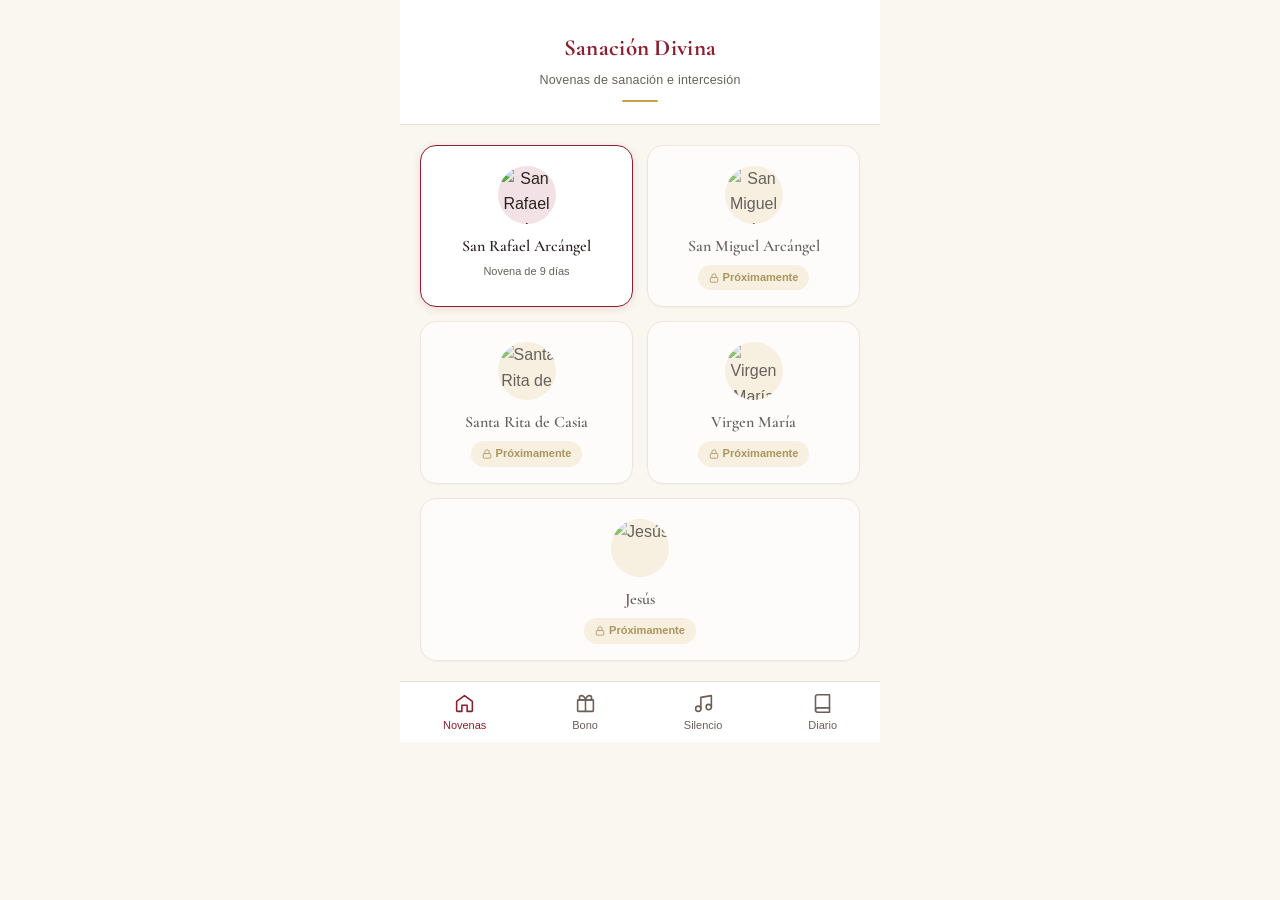
==== index.html @ 4dda4f21 "Update index.html" ====
<!DOCTYPE html>
<html lang="es">
<head>
<meta charset="UTF-8">
<meta name="viewport" content="width=device-width, initial-scale=1.0">
<title>Sanación Divina — Novenas</title>
<link rel="preconnect" href="https://fonts.googleapis.com">
<link href="https://fonts.googleapis.com/css2?family=Cormorant+Garamond:wght@600;700&display=swap" rel="stylesheet">
<link rel="stylesheet" href="css/estilos.css">
</head>
<body>

<div class="contenedor">

  <div class="encabezado" style="position:relative;">
    <div id="contenedorBotonPerfil" style="position:absolute;top:24px;right:20px;"></div>
    <div class="marca">Sanación Divina</div>
    <div class="subtitulo">Novenas de sanación e intercesión</div>
    <div class="linea-decorativa"></div>
  </div>

  <div class="grid-santos">

    <div class="tarjeta-santo activo" onclick="window.location.href='novena.html?santo=san-rafael'">
      <div class="icono-santo"><img src="https://pub-17b6dd695eac400e81cbb5a5047191fe.r2.dev/san-rafael.jpg" alt="San Rafael Arcángel" style="width:100%;height:100%;object-fit:cover;border-radius:50%;"></div>
      <div class="nombre-santo">San Rafael Arcángel</div>
      <div class="etiqueta-estado">Novena de 9 días</div>
    </div>

    <div class="tarjeta-santo proximamente" onclick="mostrarProximamente('San Miguel Arcángel')">
      <div class="icono-santo"><img src="https://pub-17b6dd695eac400e81cbb5a5047191fe.r2.dev/san-miguel.jpg" alt="San Miguel Arcángel" style="width:100%;height:100%;object-fit:cover;border-radius:50%;"></div>
      <div class="nombre-santo">San Miguel Arcángel</div>
      <div class="etiqueta-estado"><svg viewBox="0 0 24 24" fill="none" stroke="currentColor" stroke-width="2"><rect x="3" y="11" width="18" height="11" rx="2"/><path d="M7 11V7a5 5 0 0 1 10 0v4"/></svg> Próximamente</div>
    </div>

    <div class="tarjeta-santo proximamente" onclick="mostrarProximamente('Santa Rita de Casia')">
      <div class="icono-santo"><img src="https://pub-17b6dd695eac400e81cbb5a5047191fe.r2.dev/santa-rita.jpg" alt="Santa Rita de Casia" style="width:100%;height:100%;object-fit:cover;border-radius:50%;"></div>
      <div class="nombre-santo">Santa Rita de Casia</div>
      <div class="etiqueta-estado"><svg viewBox="0 0 24 24" fill="none" stroke="currentColor" stroke-width="2"><rect x="3" y="11" width="18" height="11" rx="2"/><path d="M7 11V7a5 5 0 0 1 10 0v4"/></svg> Próximamente</div>
    </div>

    <div class="tarjeta-santo proximamente" onclick="mostrarProximamente('Virgen María')">
      <div class="icono-santo"><img src="https://pub-17b6dd695eac400e81cbb5a5047191fe.r2.dev/virgen-maria.jpg" alt="Virgen María" style="width:100%;height:100%;object-fit:cover;border-radius:50%;"></div>
      <div class="nombre-santo">Virgen María</div>
      <div class="etiqueta-estado"><svg viewBox="0 0 24 24" fill="none" stroke="currentColor" stroke-width="2"><rect x="3" y="11" width="18" height="11" rx="2"/><path d="M7 11V7a5 5 0 0 1 10 0v4"/></svg> Próximamente</div>
    </div>

    <div class="tarjeta-santo proximamente" onclick="mostrarProximamente('Jesús')" style="grid-column: span 2;">
      <div class="icono-santo"><img src="https://pub-17b6dd695eac400e81cbb5a5047191fe.r2.dev/jesus.jpg" alt="Jesús" style="width:100%;height:100%;object-fit:cover;border-radius:50%;"></div>
      <div class="nombre-santo">Jesús</div>
      <div class="etiqueta-estado"><svg viewBox="0 0 24 24" fill="none" stroke="currentColor" stroke-width="2"><rect x="3" y="11" width="18" height="11" rx="2"/><path d="M7 11V7a5 5 0 0 1 10 0v4"/></svg> Próximamente</div>
    </div>

  </div>

  <div class="modal-proximamente" id="modalProximamente">
    <div class="contenido-modal">
      <h3 id="nombreSantoModal">Próximamente</h3>
      <p>Esta novena está en preparación. Déjanos tu correo y te avisamos en cuanto esté lista.</p>
      <input type="email" id="correoNotificacion" placeholder="tu@correo.com" style="width:100%;padding:12px 14px;border:1px solid var(--borde);border-radius:8px;margin-bottom:12px;font-size:14px;">
      <button class="boton-comprar" style="width:100%;" onclick="enviarNotificacion()">Avisarme cuando esté lista</button>
      <p style="margin-top:14px;"><a href="#" onclick="cerrarModal()" style="color:var(--texto-suave);font-size:13px;">Cerrar</a></p>
    </div>
  </div>

  <div class="nav-inferior">
    <button class="nav-item activo">
      <svg viewBox="0 0 24 24" fill="none" stroke="currentColor" stroke-width="1.8" stroke-linecap="round" stroke-linejoin="round"><path d="M3 9.5L12 3l9 6.5V20a1 1 0 0 1-1 1h-5v-7H9v7H4a1 1 0 0 1-1-1z"/></svg>
      <span>Novenas</span>
    </button>
    <button class="nav-item" onclick="window.location.href='bono.html'">
      <svg viewBox="0 0 24 24" fill="none" stroke="currentColor" stroke-width="1.8" stroke-linecap="round" stroke-linejoin="round"><rect x="3" y="8" width="18" height="13" rx="1"/><path d="M3 8h18M12 8v13M7.5 8a2.5 2.5 0 1 1 0-5C9 3 12 5 12 8c0-3 3-5 4.5-5a2.5 2.5 0 1 1 0 5"/></svg>
      <span>Bono</span>
    </button>
    <button class="nav-item" onclick="window.location.href='silencio.html'">
      <svg viewBox="0 0 24 24" fill="none" stroke="currentColor" stroke-width="1.8" stroke-linecap="round" stroke-linejoin="round"><path d="M9 18V5l12-2v13"/><circle cx="6" cy="18" r="3"/><circle cx="18" cy="16" r="3"/></svg>
      <span>Silencio</span>
    </button>
    <button class="nav-item" onclick="window.location.href='diario.html'">
      <svg viewBox="0 0 24 24" fill="none" stroke="currentColor" stroke-width="1.8" stroke-linecap="round" stroke-linejoin="round"><path d="M4 19.5A2.5 2.5 0 0 1 6.5 17H20"/><path d="M6.5 2H20v20H6.5A2.5 2.5 0 0 1 4 19.5v-15A2.5 2.5 0 0 1 6.5 2z"/></svg>
      <span>Diario</span>
    </button>
  </div>

</div>

<script>
let santoSeleccionado = '';

function mostrarProximamente(nombreSanto) {
  santoSeleccionado = nombreSanto;
  document.getElementById('nombreSantoModal').textContent = nombreSanto;
  document.getElementById('modalProximamente').classList.add('visible');
}

function cerrarModal() {
  document.getElementById('modalProximamente').classList.remove('visible');
}

async function enviarNotificacion() {
  const correo = document.getElementById('correoNotificacion').value;
  if (!correo || !correo.includes('@')) {
    alert('Ingresa un correo válido');
    return;
  }
  try {
    await fetch('/api/notificar-proximamente', {
      method: 'POST',
      headers: { 'Content-Type': 'application/json' },
      body: JSON.stringify({ email: correo, santo: santoSeleccionado })
    });
    alert('¡Listo! Te avisaremos cuando esté disponible.');
    cerrarModal();
  } catch (e) {
    alert('Hubo un problema. Intenta de nuevo.');
  }
}
</script>
<script src="js/perfil.js"></script>
<script>
document.getElementById('contenedorBotonPerfil').innerHTML = htmlBotonPerfil();
inyectarPerfilEnPagina();
</script>

</body>
</html>
---- css/estilos.css ----
/* css/estilos.css — Sanación Divina (Novenas) */

:root {
  --crema: #FAF6F0;
  --crema-card: #FFFFFF;
  --vino: #8B1E2F;
  --vino-oscuro: #6B1422;
  --vino-claro: #F3E2E5;
  --dorado: #C9A24B;
  --dorado-claro: #F6EEDB;
  --texto: #2A2220;
  --texto-suave: #6B5F58;
  --borde: #E8DFD3;
  --candado: #B4AAA0;

  --font-titulo: 'Cormorant Garamond', Georgia, serif;
  --font-cuerpo: -apple-system, 'Segoe UI', sans-serif;
}

* {
  margin: 0;
  padding: 0;
  box-sizing: border-box;
}

body {
  background: var(--crema);
  color: var(--texto);
  font-family: var(--font-cuerpo);
  line-height: 1.6;
  -webkit-font-smoothing: antialiased;
}

.contenedor {
  max-width: 480px;
  margin: 0 auto;
  min-height: 100vh;
  background: var(--crema);
  position: relative;
}

/* ---------- Encabezado ---------- */
.encabezado {
  padding: 30px 24px 22px;
  text-align: center;
  border-bottom: 1px solid var(--borde);
  background: var(--crema-card);
}

.encabezado .marca {
  font-family: var(--font-titulo);
  font-size: 23px;
  font-weight: 700;
  color: var(--vino);
  letter-spacing: 0.3px;
}

.encabezado .subtitulo {
  font-size: 12.5px;
  color: var(--texto-suave);
  margin-top: 3px;
  letter-spacing: 0.2px;
}

.encabezado .linea-decorativa {
  width: 36px;
  height: 2px;
  background: var(--dorado);
  margin: 10px auto 0;
  border-radius: 2px;
}

/* ---------- Grid de santos ---------- */
.grid-santos {
  display: grid;
  grid-template-columns: repeat(2, 1fr);
  gap: 14px;
  padding: 20px;
}

.tarjeta-santo {
  background: var(--crema-card);
  border: 1px solid var(--borde);
  border-radius: 16px;
  padding: 20px 14px 16px;
  text-align: center;
  position: relative;
  cursor: pointer;
  transition: border-color 0.2s ease, transform 0.15s ease, box-shadow 0.2s ease;
  box-shadow: 0 1px 2px rgba(42, 34, 32, 0.04);
}

.tarjeta-santo:active {
  transform: scale(0.97);
}

.tarjeta-santo.activo {
  border-color: var(--vino);
  box-shadow: 0 2px 8px rgba(139, 30, 47, 0.12);
}

.tarjeta-santo.proximamente {
  opacity: 0.7;
  cursor: default;
}

.tarjeta-santo .icono-santo {
  width: 58px;
  height: 58px;
  border-radius: 50%;
  background: var(--vino-claro);
  margin: 0 auto 12px;
  display: flex;
  align-items: center;
  justify-content: center;
}

.tarjeta-santo .icono-santo svg {
  width: 26px;
  height: 26px;
  color: var(--vino);
}

.tarjeta-santo.proximamente .icono-santo {
  background: var(--dorado-claro);
}

.tarjeta-santo.proximamente .icono-santo svg {
  color: var(--dorado);
}

.tarjeta-santo .nombre-santo {
  font-family: var(--font-titulo);
  font-size: 16px;
  font-weight: 600;
  color: var(--texto);
  line-height: 1.25;
}

.tarjeta-santo .etiqueta-estado {
  margin-top: 7px;
  font-size: 11px;
  color: var(--texto-suave);
}

.tarjeta-santo.proximamente .etiqueta-estado {
  display: inline-flex;
  align-items: center;
  gap: 4px;
  background: var(--dorado-claro);
  color: #8A6B1F;
  padding: 4px 11px;
  border-radius: 20px;
  font-weight: 600;
  margin-top: 9px;
}

.tarjeta-santo.proximamente .etiqueta-estado svg {
  width: 10px;
  height: 10px;
}

/* ---------- Navegación inferior ---------- */
.nav-inferior {
  position: sticky;
  bottom: 0;
  display: flex;
  justify-content: space-around;
  background: var(--crema-card);
  border-top: 1px solid var(--borde);
  padding: 11px 0 calc(11px + env(safe-area-inset-bottom));
}

.nav-item {
  display: flex;
  flex-direction: column;
  align-items: center;
  gap: 5px;
  font-size: 11px;
  color: var(--texto-suave);
  background: none;
  border: none;
  cursor: pointer;
  font-family: var(--font-cuerpo);
}

.nav-item svg {
  width: 21px;
  height: 21px;
}

.nav-item.activo {
  color: var(--vino);
}

/* ---------- Calendario de 9 días (rosario visual) ---------- */
.cabecera-novena {
  padding: 24px 24px 8px;
}

.cabecera-novena .titulo-novena {
  font-family: var(--font-titulo);
  font-size: 24px;
  font-weight: 600;
  color: var(--vino);
}

.cabecera-novena .descripcion-novena {
  font-size: 13px;
  color: var(--texto-suave);
  margin-top: 4px;
}

.rosario-dias {
  display: flex;
  gap: 11px;
  padding: 18px 20px 26px;
  overflow-x: auto;
  scrollbar-width: none;
}

.rosario-dias::-webkit-scrollbar {
  display: none;
}

.cuenta-dia {
  flex: 0 0 auto;
  width: 54px;
  height: 54px;
  border-radius: 50%;
  display: flex;
  align-items: center;
  justify-content: center;
  font-family: var(--font-titulo);
  font-size: 18px;
  font-weight: 600;
  position: relative;
  border: 2px solid var(--borde);
  color: var(--candado);
  background: var(--crema-card);
  cursor: pointer;
  transition: transform 0.12s ease;
}

.cuenta-dia:active {
  transform: scale(0.92);
}

.cuenta-dia.completado {
  background: var(--dorado);
  border-color: var(--dorado);
  color: #fff;
  box-shadow: 0 2px 6px rgba(201, 162, 75, 0.35);
}

.cuenta-dia.completado svg {
  width: 18px;
  height: 18px;
}

.cuenta-dia.disponible {
  border-color: var(--vino);
  color: var(--vino);
  background: #fff;
  box-shadow: 0 2px 6px rgba(139, 30, 47, 0.15);
}

.cuenta-dia.bloqueado {
  color: var(--candado);
}

.cuenta-dia.bloqueado svg {
  width: 15px;
  height: 15px;
  color: var(--candado);
}

/* ---------- Tarjeta del día activo ---------- */
.tarjeta-dia {
  margin: 0 20px 24px;
  background: var(--crema-card);
  border: 1px solid var(--borde);
  border-radius: 20px;
  padding: 26px 22px;
  box-shadow: 0 2px 10px rgba(42, 34, 32, 0.05);
}

.tarjeta-dia .numero-dia {
  font-size: 11.5px;
  font-weight: 700;
  color: var(--dorado);
  text-transform: uppercase;
  letter-spacing: 1.2px;
}

.tarjeta-dia .titulo-dia {
  font-family: var(--font-titulo);
  font-size: 22px;
  font-weight: 600;
  margin: 5px 0 18px;
  color: var(--texto);
  line-height: 1.25;
}

.tarjeta-dia .texto-dia {
  font-size: 15.5px;
  color: var(--texto);
  white-space: pre-wrap;
  line-height: 1.75;
}

.tarjeta-dia .texto-dia p {
  margin-bottom: 15px;
}

.descripcion-dia {
  font-size: 15px;
  color: var(--texto-suave);
  line-height: 1.6;
  font-style: italic;
  padding: 2px 0 4px;
}

.bloque-instrucciones {
  background: var(--dorado-claro);
  border-radius: 14px;
  padding: 16px 18px 14px;
  margin-top: 16px;
}

.titulo-instrucciones {
  font-size: 11.5px;
  font-weight: 700;
  color: #8A6B1F;
  text-transform: uppercase;
  letter-spacing: 1px;
  margin-bottom: 10px;
}

.lista-instrucciones {
  margin: 0;
  padding-left: 20px;
  display: flex;
  flex-direction: column;
  gap: 8px;
}

.lista-instrucciones li {
  font-size: 14px;
  color: var(--texto);
  line-height: 1.5;
}

.lista-instrucciones li::marker {
  color: var(--dorado);
  font-weight: 700;
}

/* ---------- Reproductor de audio ---------- */
.reproductor {
  background: linear-gradient(180deg, #ffffff 0%, var(--vino-claro) 100%);
  border: 1px solid #E8C9CD;
  border-radius: 18px;
  padding: 18px 18px 14px;
  margin-bottom: 20px;
  box-shadow: 0 1px 2px rgba(139, 30, 47, 0.06);
}

.reproductor.bloqueado {
  background: linear-gradient(180deg, #ffffff 0%, var(--dorado-claro) 100%);
  border-color: #EAD9AE;
}

.fila-reproductor {
  display: flex;
  align-items: center;
  gap: 14px;
}

.boton-play {
  width: 48px;
  height: 48px;
  border-radius: 50%;
  background: var(--vino);
  color: #fff;
  border: none;
  display: flex;
  align-items: center;
  justify-content: center;
  cursor: pointer;
  flex-shrink: 0;
  transition: transform 0.12s ease, background 0.15s ease;
  box-shadow: 0 2px 6px rgba(139, 30, 47, 0.28);
}

.boton-play:active {
  transform: scale(0.94);
}

.boton-play svg {
  width: 18px;
  height: 18px;
}

.reproductor.bloqueado .boton-play {
  background: var(--dorado);
  box-shadow: 0 2px 6px rgba(201, 162, 75, 0.32);
}

.info-reproductor {
  flex: 1;
  min-width: 0;
}

.info-reproductor .titulo-audio {
  font-size: 13.5px;
  font-weight: 600;
  color: var(--texto);
  display: flex;
  align-items: center;
  gap: 6px;
}

.info-reproductor .titulo-audio svg {
  width: 13px;
  height: 13px;
  color: var(--vino);
  flex-shrink: 0;
}

.reproductor.bloqueado .info-reproductor .titulo-audio svg {
  color: var(--dorado);
}

.info-reproductor .estado-audio {
  font-size: 12px;
  color: var(--texto-suave);
  margin-top: 1px;
}

.barra-progreso-audio {
  position: relative;
  height: 4px;
  background: rgba(139, 30, 47, 0.12);
  border-radius: 4px;
  margin-top: 14px;
  cursor: pointer;
}

.reproductor.bloqueado .barra-progreso-audio {
  background: rgba(201, 162, 75, 0.18);
}

.barra-progreso-audio .relleno-progreso {
  position: absolute;
  left: 0;
  top: 0;
  height: 100%;
  width: 0%;
  background: var(--vino);
  border-radius: 4px;
  transition: width 0.1s linear;
}

.reproductor.bloqueado .relleno-progreso {
  background: var(--dorado);
}

.barra-progreso-audio .perilla-progreso {
  position: absolute;
  top: 50%;
  width: 11px;
  height: 11px;
  border-radius: 50%;
  background: var(--vino);
  transform: translate(-50%, -50%);
  left: 0%;
  box-shadow: 0 1px 3px rgba(0,0,0,0.25);
}

.reproductor.bloqueado .perilla-progreso {
  background: var(--dorado);
}

.fila-tiempos {
  display: flex;
  justify-content: space-between;
  margin-top: 6px;
  font-size: 11px;
  color: var(--texto-suave);
  font-variant-numeric: tabular-nums;
}

.onda-audio {
  display: flex;
  align-items: center;
  gap: 2px;
  height: 22px;
  margin-top: 2px;
}

.onda-audio span {
  width: 2.5px;
  background: var(--vino);
  opacity: 0.35;
  border-radius: 2px;
}

.reproductor.bloqueado .onda-audio span {
  background: var(--dorado);
}

/* ---------- Fila de acciones (leer / guardar / compartir) ---------- */
.fila-acciones {
  display: grid;
  grid-template-columns: repeat(3, 1fr);
  gap: 10px;
  margin: 18px 0 20px;
}

.boton-accion {
  display: flex;
  flex-direction: column;
  align-items: center;
  gap: 6px;
  background: var(--crema);
  border: 1px solid var(--borde);
  border-radius: 14px;
  padding: 12px 8px;
  cursor: pointer;
  font-size: 12.5px;
  color: var(--texto-suave);
  font-weight: 600;
  transition: border-color 0.15s ease, background 0.15s ease, transform 0.1s ease;
}

.boton-accion:active {
  transform: scale(0.95);
}

.boton-accion svg {
  width: 19px;
  height: 19px;
  color: var(--vino);
}

.boton-accion.activo {
  background: var(--vino-claro);
  border-color: var(--vino);
  color: var(--vino-oscuro);
}

/* ---------- Pantalla de lectura limpia ---------- */
.pantalla-lectura {
  padding: 8px 24px 40px;
}

.pantalla-lectura .numero-dia-lectura {
  font-size: 11.5px;
  font-weight: 700;
  color: var(--dorado);
  text-transform: uppercase;
  letter-spacing: 1.2px;
  text-align: center;
}

.pantalla-lectura .titulo-lectura {
  font-family: var(--font-titulo);
  font-size: 26px;
  font-weight: 700;
  color: var(--vino);
  text-align: center;
  margin: 8px 0 30px;
  line-height: 1.3;
}

.pantalla-lectura .cuerpo-lectura {
  font-size: 17px;
  line-height: 1.95;
  color: var(--texto);
}

.pantalla-lectura .cuerpo-lectura p {
  margin-bottom: 20px;
}
.aviso-bloqueo {
  text-align: center;
  padding: 28px 16px 8px;
}

.aviso-bloqueo .icono-candado {
  width: 44px;
  height: 44px;
  border-radius: 50%;
  background: var(--dorado-claro);
  display: flex;
  align-items: center;
  justify-content: center;
  margin: 0 auto 16px;
}

.aviso-bloqueo .icono-candado svg {
  width: 20px;
  height: 20px;
  color: var(--dorado);
}

.aviso-bloqueo .mensaje-bloqueo {
  font-size: 14.5px;
  color: var(--texto-suave);
  margin-bottom: 22px;
  line-height: 1.6;
}

.boton-comprar {
  display: inline-flex;
  align-items: center;
  justify-content: center;
  gap: 8px;
  background: var(--vino);
  color: #fff;
  font-weight: 600;
  font-size: 15.5px;
  padding: 15px 32px;
  border-radius: 13px;
  border: none;
  cursor: pointer;
  text-decoration: none;
  width: 100%;
  box-shadow: 0 3px 10px rgba(139, 30, 47, 0.25);
  transition: transform 0.12s ease;
}

.boton-comprar:active {
  background: var(--vino-oscuro);
  transform: scale(0.98);
}

.precio-destacado {
  font-family: var(--font-titulo);
  font-size: 32px;
  color: var(--vino);
  font-weight: 700;
  margin-bottom: 6px;
}

.nota-garantia {
  display: flex;
  align-items: center;
  justify-content: center;
  gap: 6px;
  margin-top: 14px;
  font-size: 12px;
  color: var(--texto-suave);
}

.nota-garantia svg {
  width: 13px;
  height: 13px;
  color: var(--dorado);
}

/* ---------- Login ---------- */
.pantalla-login {
  display: flex;
  flex-direction: column;
  justify-content: center;
  min-height: 100vh;
  padding: 32px 28px;
}

.pantalla-login .marca-login {
  text-align: center;
  margin-bottom: 36px;
}

.pantalla-login .marca-login .nombre {
  font-family: var(--font-titulo);
  font-size: 28px;
  color: var(--vino);
  font-weight: 600;
}

.campo-formulario {
  margin-bottom: 16px;
}

.campo-formulario label {
  display: block;
  font-size: 13px;
  color: var(--texto-suave);
  margin-bottom: 6px;
}

.campo-formulario input {
  width: 100%;
  padding: 14px 16px;
  border: 1px solid var(--borde);
  border-radius: 10px;
  font-size: 15px;
  background: var(--crema-card);
  color: var(--texto);
}

.campo-formulario input:focus {
  outline: none;
  border-color: var(--vino);
}

.boton-primario {
  width: 100%;
  background: var(--vino);
  color: #fff;
  font-weight: 600;
  font-size: 15px;
  padding: 15px;
  border-radius: 10px;
  border: none;
  cursor: pointer;
  margin-top: 8px;
}

.mensaje-error {
  background: #FCEBEB;
  color: #791F1F;
  font-size: 13px;
  padding: 10px 14px;
  border-radius: 8px;
  margin-bottom: 16px;
  display: none;
}

.mensaje-error.visible {
  display: block;
}

/* ---------- Visor de libro (efecto de pasar página) ---------- */
.visor-libro {
  position: relative;
  width: 100%;
  max-width: 340px;
  margin: 0 auto;
  aspect-ratio: 2 / 3;
  perspective: 1800px;
  overflow: visible;
}

.marco-pagina {
  position: absolute;
  inset: 0;
  overflow: hidden;
  border-radius: 6px;
}

.pagina-libro {
  position: absolute;
  inset: 0;
  border-radius: 6px;
  box-shadow: 0 4px 16px rgba(42, 34, 32, 0.18);
  overflow: hidden;
  background: var(--crema-card);
  backface-visibility: hidden;
  transform-style: preserve-3d;
  transform-origin: left center;
  transition: transform 0.6s cubic-bezier(0.45, 0.05, 0.55, 0.95);
}

.pagina-libro img {
  position: absolute;
  inset: 0;
  width: 100% !important;
  height: 100% !important;
  object-fit: contain;
  background: #fff;
  display: block;
  pointer-events: none;
}

.pagina-libro.girando-adelante {
  transform: rotateY(-160deg);
  z-index: 5;
}

.pagina-libro.detras {
  z-index: 1;
}

.pagina-libro.actual {
  z-index: 3;
}

.controles-visor {
  display: flex;
  align-items: center;
  justify-content: space-between;
  margin-top: 18px;
  padding: 0 4px;
}

.boton-pagina {
  width: 42px;
  height: 42px;
  border-radius: 50%;
  background: var(--crema-card);
  border: 1px solid var(--borde);
  color: var(--vino);
  display: flex;
  align-items: center;
  justify-content: center;
  cursor: pointer;
  transition: transform 0.1s ease, opacity 0.2s ease;
}

.boton-pagina:active {
  transform: scale(0.9);
}

.boton-pagina:disabled {
  opacity: 0.3;
  cursor: default;
}

.indicador-pagina {
  font-size: 13px;
  color: var(--texto-suave);
  font-variant-numeric: tabular-nums;
}
/* ---------- Ícono y modal de perfil ---------- */
.boton-perfil {
  width: 36px;
  height: 36px;
  border-radius: 50%;
  background: var(--vino-claro);
  color: var(--vino);
  border: none;
  display: flex;
  align-items: center;
  justify-content: center;
  cursor: pointer;
  flex-shrink: 0;
}

.modal-perfil {
  position: fixed;
  inset: 0;
  background: rgba(42, 34, 32, 0.5);
  display: none;
  align-items: flex-end;
  justify-content: center;
  z-index: 300;
}

.modal-perfil.visible {
  display: flex;
}

.modal-perfil .hoja-perfil {
  background: var(--crema-card);
  border-radius: 20px 20px 0 0;
  padding: 24px 22px 28px;
  width: 100%;
  max-width: 480px;
}

.modal-perfil .avatar-perfil {
  width: 56px;
  height: 56px;
  border-radius: 50%;
  background: var(--vino-claro);
  color: var(--vino);
  display: flex;
  align-items: center;
  justify-content: center;
  font-family: var(--font-titulo);
  font-size: 22px;
  font-weight: 700;
  margin: 0 auto 14px;
}
/* ---------- Próximamente (notif) ---------- */
.modal-proximamente {
  position: fixed;
  inset: 0;
  background: rgba(42, 34, 32, 0.5);
  display: none;
  align-items: center;
  justify-content: center;
  padding: 24px;
  z-index: 100;
}

.modal-proximamente.visible {
  display: flex;
}

.modal-proximamente .contenido-modal {
  background: var(--crema-card);
  border-radius: 16px;
  padding: 28px 24px;
  max-width: 360px;
  text-align: center;
}

.modal-proximamente .contenido-modal h3 {
  font-family: var(--font-titulo);
  font-size: 19px;
  color: var(--vino);
  margin-bottom: 8px;
}

.modal-proximamente .contenido-modal p {
  font-size: 14px;
  color: var(--texto-suave);
  margin-bottom: 18px;
}

/* ---------- Modal de lectura (scrollable, pantalla completa) ---------- */
.modal-lectura {
  position: fixed;
  inset: 0;
  background: var(--crema);
  display: none;
  z-index: 200;
  overflow-y: auto;
  -webkit-overflow-scrolling: touch;
}

.modal-lectura.visible {
  display: block;
}

.modal-lectura .barra-superior-lectura {
  position: sticky;
  top: 0;
  display: flex;
  justify-content: flex-end;
  padding: 16px 20px;
  background: var(--crema);
  z-index: 1;
}

.modal-lectura .boton-cerrar-lectura {
  background: var(--crema-card);
  border: 1px solid var(--borde);
  border-radius: 50%;
  width: 38px;
  height: 38px;
  color: var(--texto);
  cursor: pointer;
  display: flex;
  align-items: center;
  justify-content: center;
}
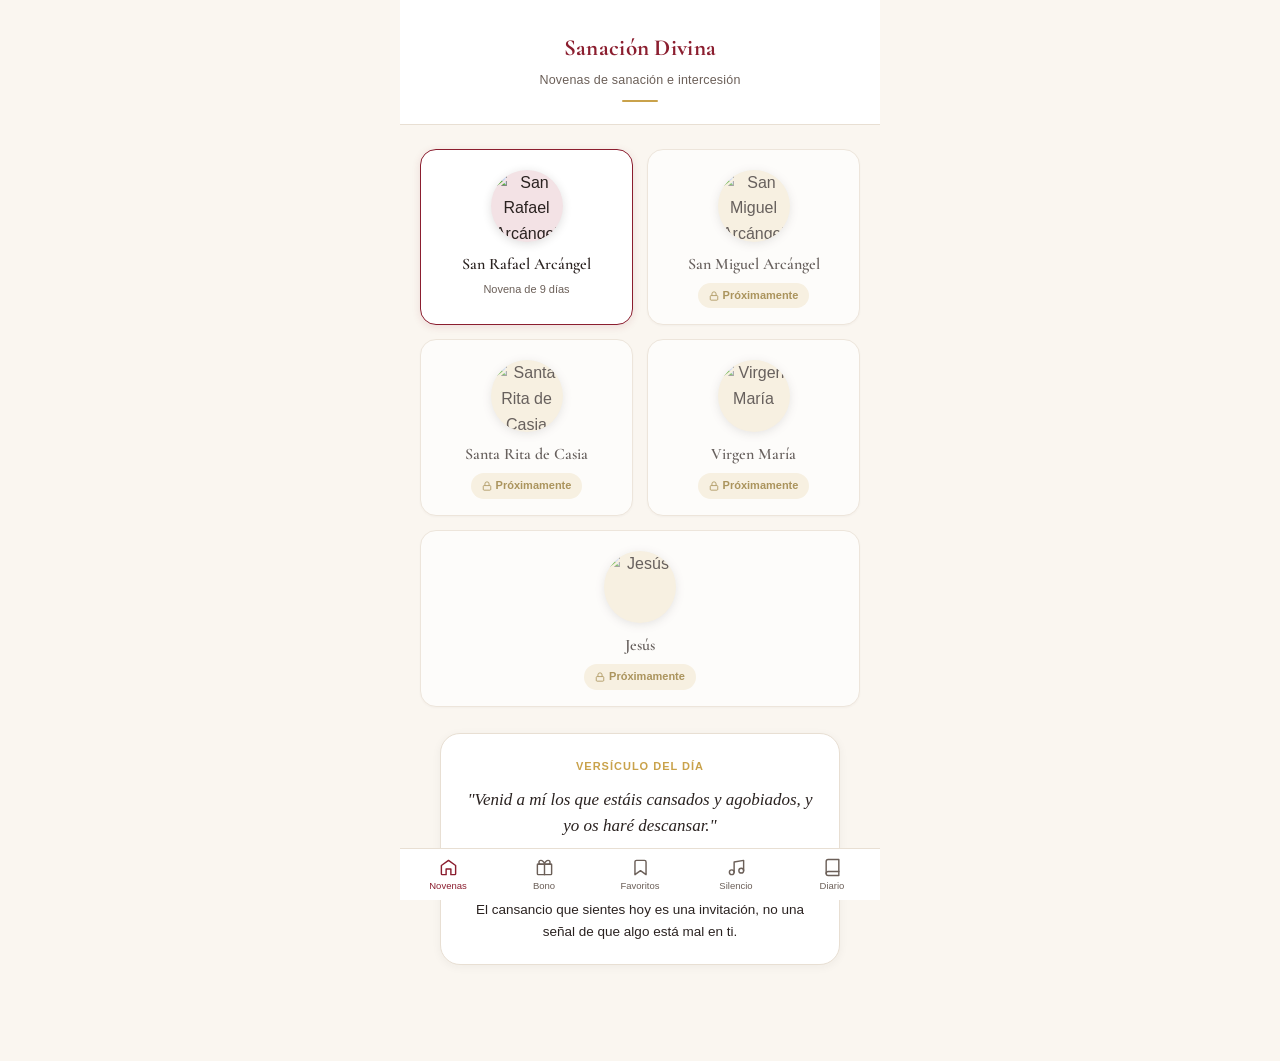
==== commit c1a08594: "Update index.html" ====
--- a/index.html
+++ b/index.html
@@ -7,6 +7,23 @@
 <link rel="preconnect" href="https://fonts.googleapis.com">
 <link href="https://fonts.googleapis.com/css2?family=Cormorant+Garamond:wght@600;700&display=swap" rel="stylesheet">
 <link rel="stylesheet" href="css/estilos.css">
+<!-- Meta Pixel Code -->
+<script>
+!function(f,b,e,v,n,t,s)
+{if(f.fbq)return;n=f.fbq=function(){n.callMethod?
+n.callMethod.apply(n,arguments):n.queue.push(arguments)};
+if(!f._fbq)f._fbq=n;n.push=n;n.loaded=!0;n.version='2.0';
+n.queue=[];t=b.createElement(e);t.async=!0;
+t.src=v;s=b.getElementsByTagName(e)[0];
+s.parentNode.insertBefore(t,s)}(window, document,'script',
+'https://connect.facebook.net/en_US/fbevents.js');
+fbq('init', '986117244333073');
+fbq('track', 'PageView');
+</script>
+<noscript><img height="1" width="1" style="display:none"
+src="https://www.facebook.com/tr?id=986117244333073&ev=PageView&noscript=1"
+/></noscript>
+<!-- End Meta Pixel Code -->
 </head>
 <body>
 
@@ -19,6 +36,8 @@
     <div class="linea-decorativa"></div>
   </div>
 
+  <div id="bloqueSaludo" style="padding:0 20px 4px;"></div>
+
   <div class="grid-santos">
 
     <div class="tarjeta-santo activo" onclick="window.location.href='novena.html?santo=san-rafael'">
@@ -52,6 +71,8 @@
     </div>
 
   </div>
+
+  <div style="padding:6px 20px 20px;" id="bloqueVersiculo"></div>
 
   <div class="modal-proximamente" id="modalProximamente">
     <div class="contenido-modal">
@@ -71,6 +92,10 @@
     <button class="nav-item" onclick="window.location.href='bono.html'">
       <svg viewBox="0 0 24 24" fill="none" stroke="currentColor" stroke-width="1.8" stroke-linecap="round" stroke-linejoin="round"><rect x="3" y="8" width="18" height="13" rx="1"/><path d="M3 8h18M12 8v13M7.5 8a2.5 2.5 0 1 1 0-5C9 3 12 5 12 8c0-3 3-5 4.5-5a2.5 2.5 0 1 1 0 5"/></svg>
       <span>Bono</span>
+    </button>
+    <button class="nav-item" onclick="window.location.href='favoritos.html'">
+      <svg viewBox="0 0 24 24" fill="none" stroke="currentColor" stroke-width="1.8" stroke-linecap="round" stroke-linejoin="round"><path d="M19 21l-7-5-7 5V5a2 2 0 0 1 2-2h10a2 2 0 0 1 2 2z"/></svg>
+      <span>Favoritos</span>
     </button>
     <button class="nav-item" onclick="window.location.href='silencio.html'">
       <svg viewBox="0 0 24 24" fill="none" stroke="currentColor" stroke-width="1.8" stroke-linecap="round" stroke-linejoin="round"><path d="M9 18V5l12-2v13"/><circle cx="6" cy="18" r="3"/><circle cx="18" cy="16" r="3"/></svg>
@@ -115,6 +140,61 @@
     alert('Hubo un problema. Intenta de nuevo.');
   }
 }
+
+const VERSICULOS_DEL_DIA = [
+  { texto: "El Señor está cerca de los quebrantados de corazón, y salva a los abatidos de espíritu.", cita: "Salmo 34:18", reflexion: "Hoy, sea lo que sea que cargues, recuerda que no estás lejos de Dios por estar dolido. Es justo ahí donde Él se acerca más." },
+  { texto: "No temas, porque yo estoy contigo; no te angusties, porque yo soy tu Dios.", cita: "Isaías 41:10", reflexion: "El miedo se siente real, pero la promesa de su compañía es más real todavía. No camines hoy como si estuvieras solo." },
+  { texto: "Echen sobre Dios todas sus angustias, porque Él tiene cuidado de ustedes.", cita: "1 Pedro 5:7", reflexion: "No necesitas cargar tú solo lo que hoy pesa demasiado. Entregarlo no es debilidad, es confianza." },
+  { texto: "Todo lo puedo en Cristo que me fortalece.", cita: "Filipenses 4:13", reflexion: "La fuerza que necesitas hoy no depende solo de tu ánimo, sino de en quién pones tu confianza." },
+  { texto: "Pidan, y se les dará; busquen, y encontrarán.", cita: "Mateo 7:7", reflexion: "Tu oración de hoy, aunque se sienta pequeña o repetida, no se pierde en el silencio. Sigue pidiendo." },
+  { texto: "El Señor es mi pastor, nada me falta.", cita: "Salmo 23:1", reflexion: "Aun en los días de incertidumbre, hay Alguien guiando tus pasos con más cuidado del que imaginas." },
+  { texto: "Venid a mí los que estáis cansados y agobiados, y yo os haré descansar.", cita: "Mateo 11:28", reflexion: "El cansancio que sientes hoy es una invitación, no una señal de que algo está mal en ti." },
+  { texto: "La oración del justo, hecha con fervor, tiene mucho poder.", cita: "Santiago 5:16", reflexion: "Tu oración de hoy, hecha con sinceridad, importa más de lo que el silencio aparente te haga creer." },
+  { texto: "Dios es nuestro refugio y fortaleza, nuestro pronto auxilio en las tribulaciones.", cita: "Salmo 46:1", reflexion: "No hay tribulación tan grande hoy que esté fuera del alcance de su ayuda." },
+  { texto: "No se angustien por nada; en toda ocasión presenten sus peticiones a Dios.", cita: "Filipenses 4:6", reflexion: "Lo que hoy te angustia puede convertirse en lo que hoy ores. Ese es el primer paso hacia la paz." }
+];
+
+function obtenerVersiculoDelDia() {
+  const dia = new Date().getDate();
+  return VERSICULOS_DEL_DIA[dia % VERSICULOS_DEL_DIA.length];
+}
+
+function renderizarVersiculo() {
+  const v = obtenerVersiculoDelDia();
+  document.getElementById('bloqueVersiculo').innerHTML = `
+    <div class="tarjeta-dia" style="text-align:center;padding:24px 24px 22px;">
+      <div style="font-size:11px;font-weight:700;color:var(--dorado);text-transform:uppercase;letter-spacing:1px;margin-bottom:12px;">Versículo del día</div>
+      <div style="font-family:var(--font-titulo);font-size:17px;color:var(--texto);line-height:1.5;font-style:italic;margin-bottom:8px;">"${v.texto}"</div>
+      <div style="font-size:12.5px;color:var(--texto-suave);margin-bottom:16px;">${v.cita}</div>
+      <div style="height:1px;background:var(--borde);margin:0 30px 16px;"></div>
+      <div style="font-size:13.5px;color:var(--texto);line-height:1.6;">${v.reflexion}</div>
+    </div>`;
+}
+
+function renderizarSaludo() {
+  const contenedor = document.getElementById('bloqueSaludo');
+  const tieneSesion = !!localStorage.getItem('sd_session');
+
+  if (!tieneSesion) {
+    contenedor.innerHTML = '';
+    return;
+  }
+
+  const nombre = (localStorage.getItem('sd_nombre') || '').trim();
+  const diaDesbloqueado = localStorage.getItem('sd_dia_desbloqueado');
+
+  const saludo = nombre ? `Bienvenido de nuevo, ${nombre}` : 'Bienvenido de nuevo';
+  const progreso = diaDesbloqueado ? `Estás en el día ${diaDesbloqueado} de tu novena` : '';
+
+  contenedor.innerHTML = `
+    <div style="text-align:center;padding:2px 0 6px;">
+      <div style="font-family:var(--font-titulo);font-size:17px;font-weight:600;color:var(--vino);">${saludo}</div>
+      ${progreso ? `<div style="font-size:13px;color:var(--texto-suave);margin-top:2px;">${progreso}</div>` : ''}
+    </div>`;
+}
+
+renderizarSaludo();
+renderizarVersiculo();
 </script>
 <script src="js/perfil.js"></script>
 <script>
--- a/css/estilos.css
+++ b/css/estilos.css
@@ -105,14 +105,16 @@
 }
 
 .tarjeta-santo .icono-santo {
-  width: 58px;
-  height: 58px;
+  width: 72px;
+  height: 72px;
   border-radius: 50%;
   background: var(--vino-claro);
   margin: 0 auto 12px;
   display: flex;
   align-items: center;
   justify-content: center;
+  overflow: hidden;
+  box-shadow: 0 2px 10px rgba(42, 34, 32, 0.15);
 }
 
 .tarjeta-santo .icono-santo svg {
@@ -168,25 +170,28 @@
   justify-content: space-around;
   background: var(--crema-card);
   border-top: 1px solid var(--borde);
-  padding: 11px 0 calc(11px + env(safe-area-inset-bottom));
+  padding: 9px 0 calc(9px + env(safe-area-inset-bottom));
 }
 
 .nav-item {
   display: flex;
   flex-direction: column;
   align-items: center;
-  gap: 5px;
-  font-size: 11px;
+  gap: 3px;
+  font-size: 9.5px;
   color: var(--texto-suave);
   background: none;
   border: none;
   cursor: pointer;
   font-family: var(--font-cuerpo);
+  flex: 1;
+  min-width: 0;
+  padding: 0 2px;
 }
 
 .nav-item svg {
-  width: 21px;
-  height: 21px;
+  width: 19px;
+  height: 19px;
 }
 
 .nav-item.activo {
